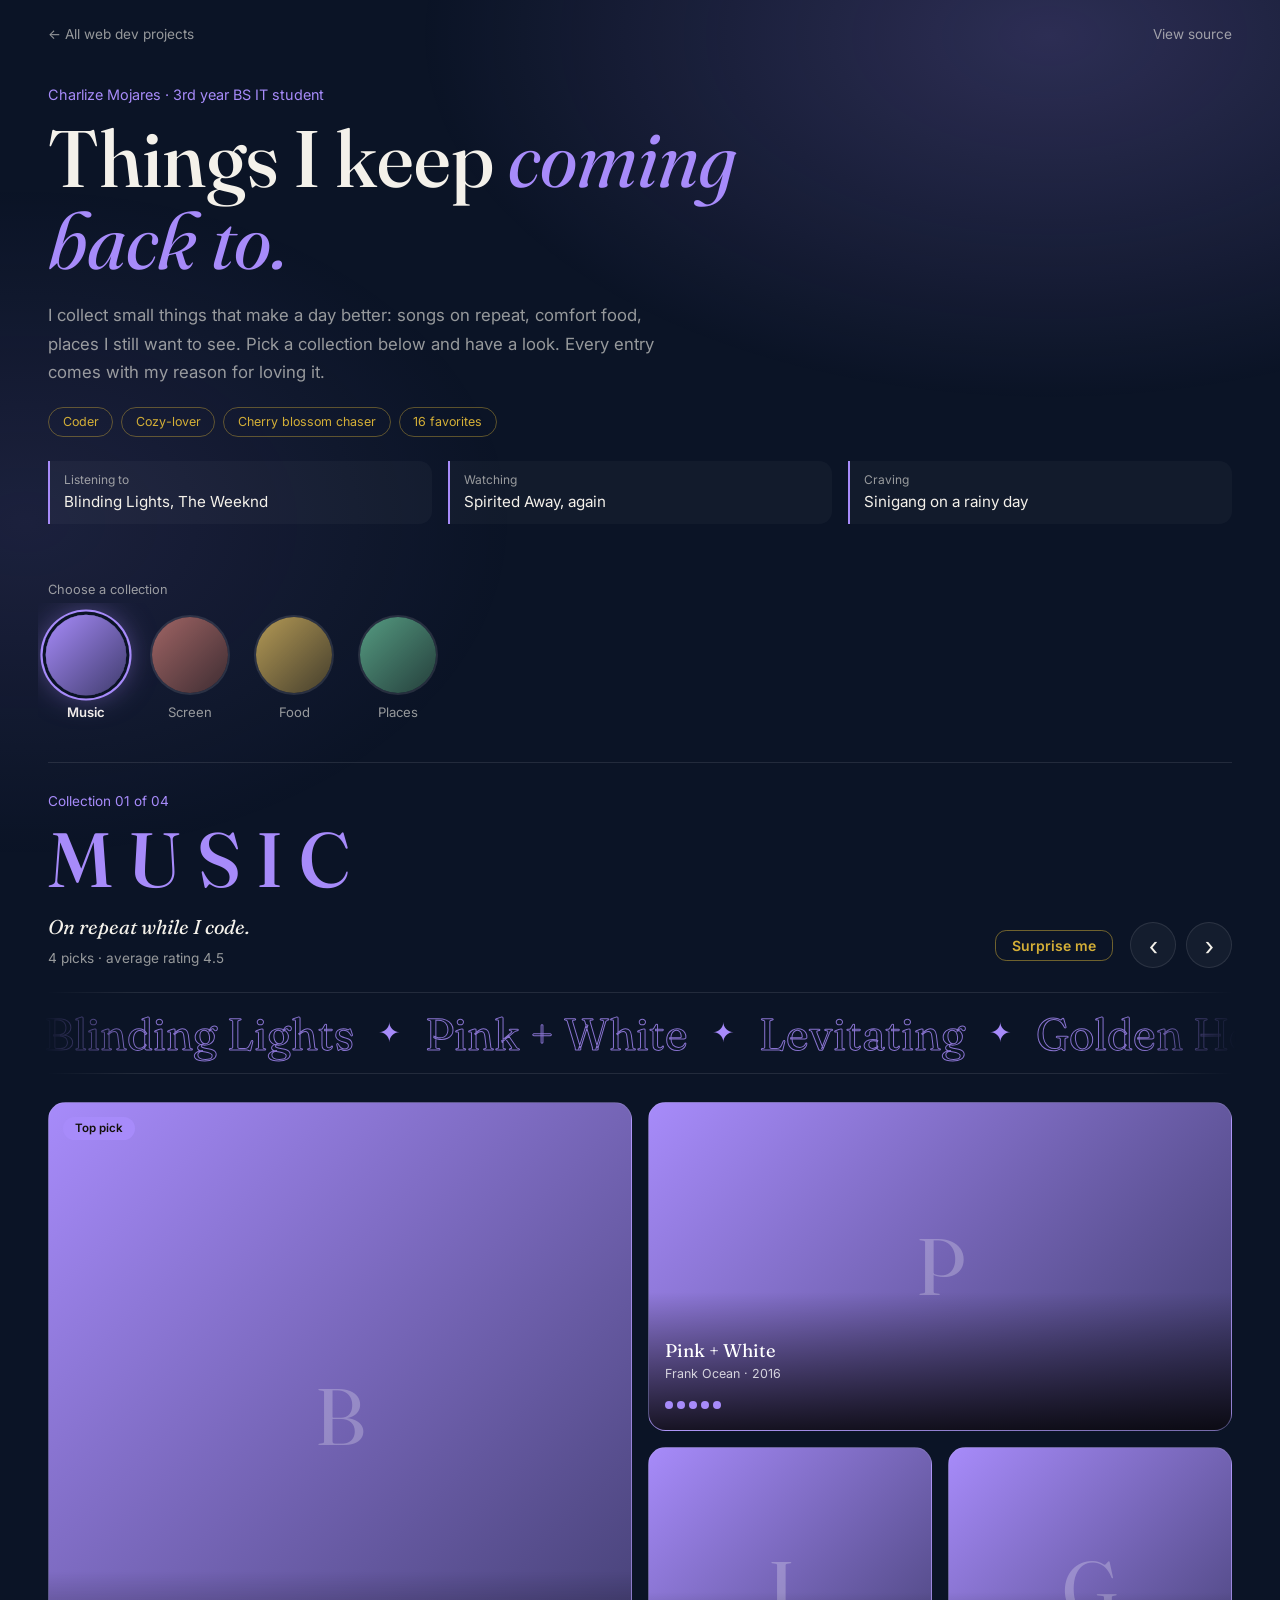
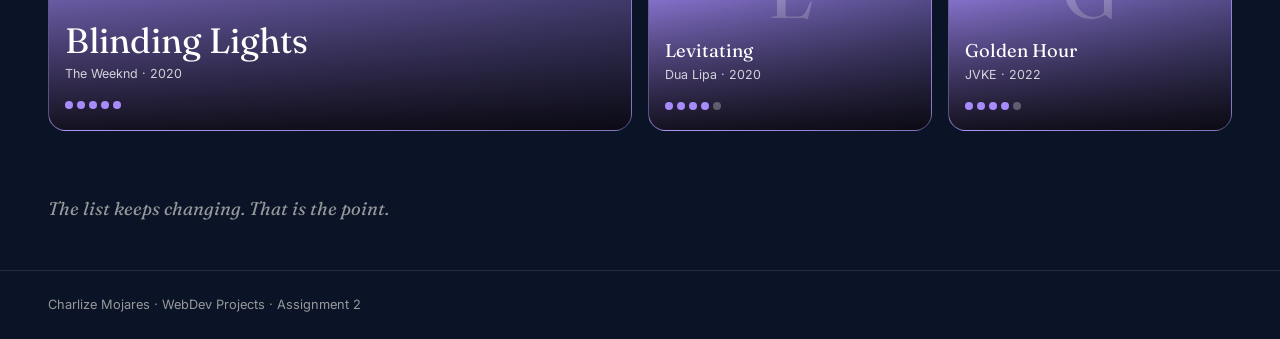
==== Activity 2/index.html @ 1601e205 "activity 2 start" ====
<!doctype html>
<html lang="en" data-bs-theme="dark">

<head>
  <meta charset="utf-8">
  <meta name="viewport" content="width=device-width, initial-scale=1">
  <title>Favorite Things | WebDev Projects</title>

  <link href="https://cdn.jsdelivr.net/npm/bootstrap@5.3.8/dist/css/bootstrap.min.css" rel="stylesheet"
    integrity="sha384-sRIl4kxILFvY47J16cr9ZwB07vP4J8+LH7qKQnuqkuIAvNWLzeN8tE5YBujZqJLB" crossorigin="anonymous">
  <link rel="preconnect" href="https://fonts.googleapis.com">
  <link rel="preconnect" href="https://fonts.gstatic.com" crossorigin>
  <link href="https://fonts.googleapis.com/css2?family=Fraunces:ital,wght@0,500;1,400&family=Inter:wght@400;600&display=swap" rel="stylesheet">
  <link rel="stylesheet" href="style.css">
</head>

<body>

  <nav class="container-fluid px-4 px-lg-5 py-4 d-flex justify-content-between align-items-center">
    <a href="../index.html" class="back-link">&larr; All web dev projects</a>
    <a href="https://github.com/curlize/WebDev-Projects/tree/main/assignment-2" target="_blank" rel="noopener noreferrer" class="back-link">View source</a>
  </nav>

  <!-- Intro (filled from the JSON) -->
  <header class="container-fluid px-4 px-lg-5 pt-3 pb-4 intro">
    <p class="intro-kicker" id="kicker"></p>
    <h1 class="page-title">Things I keep <em>coming back to.</em></h1>
    <p class="intro-bio" id="bio"></p>
    <div class="intro-chips" id="chips"></div>
    <div class="row g-3 mt-2" id="currently" aria-label="What I'm into right now"></div>
  </header>

  <!-- Collection picker: tap a circle to switch the whole page -->
  <section class="container-fluid px-4 px-lg-5" aria-label="Collections">
    <p class="picker-label">Choose a collection</p>
    <div class="swatch-bar" id="swatches" role="tablist" aria-label="Collections"></div>
  </section>

  <!-- Stage: the selected collection -->
  <main class="container-fluid px-4 px-lg-5 stage" id="stage">
    <div class="stage-head d-flex flex-wrap justify-content-between align-items-end gap-3">
      <div>
        <p class="stage-index" id="stageIndex"></p>
        <h2 class="stage-title" id="stageTitle"></h2>
        <p class="stage-blurb" id="stageBlurb"></p>
        <p class="stage-meta" id="stageMeta"></p>
      </div>
      <div class="stage-nav" role="group" aria-label="Switch collection">
        <button type="button" id="surprise" class="btn btn-outline-gold btn-sm me-2 px-3">Surprise me</button>
        <button type="button" id="prevCol" class="nav-circle" aria-label="Previous collection">&#8249;</button>
        <button type="button" id="nextCol" class="nav-circle" aria-label="Next collection">&#8250;</button>
      </div>
    </div>

    <!-- Scrolling strip of this collection's titles -->
    <div class="marquee" aria-hidden="true"><div class="marquee-track" id="marquee"></div></div>

    <div id="picks" class="picks"></div>
  </main>

  <p class="container-fluid px-4 px-lg-5 closing" id="closing"></p>

  <footer class="container-fluid px-4 px-lg-5 py-4 page-foot">
    Charlize Mojares &middot; WebDev Projects &middot; Assignment 2
  </footer>

  <!-- Details modal -->
  <div class="modal fade" id="detail" tabindex="-1" aria-labelledby="detailTitle" aria-hidden="true">
    <div class="modal-dialog modal-dialog-centered">
      <div class="modal-content detail-content">
        <div class="detail-pic">
          <div class="detail-img" id="detailPic"></div>
          <button type="button" class="btn-close detail-close" data-bs-dismiss="modal" aria-label="Close"></button>
          <div class="detail-over">
            <h2 class="detail-title" id="detailTitle"></h2>
            <p class="detail-by" id="detailBy"></p>
          </div>
        </div>
        <div class="modal-body p-4">
          <div class="d-flex align-items-center justify-content-between mb-3"><div id="detailDots"></div><span class="proj-num-sm" id="detailPos"></span></div>
          <blockquote class="detail-note" id="detailNote"></blockquote>
          <div id="detailTags" class="mb-4"></div>
          <div class="d-flex gap-2">
            <button type="button" id="prevPick" class="btn btn-outline-gold flex-fill">&larr; Previous</button>
            <button type="button" id="nextPick" class="btn btn-gold flex-fill">Next &rarr;</button>
          </div>
        </div>
      </div>
    </div>
  </div>

  <script src="https://cdn.jsdelivr.net/npm/bootstrap@5.3.8/dist/js/bootstrap.bundle.min.js"
    integrity="sha384-FKyoEForCGlyvwx9Hj09JcYn3nv7wiPVlz7YYwJrWVcXK/BmnVDxM+D2scQbITxI"
    crossorigin="anonymous"></script>
  <script src="script.js"></script>
</body>

</html>
---- Activity 2/style.css ----
/* ── Theme (same base as the rest of the site) ── */

/* --c is the accent color. Registering it as a real color lets the whole
   page glow fade smoothly when you switch collections. */
@property --c {
  syntax: '<color>';
  inherits: true;
  initial-value: #d4af37;
}

:root {
  --navy: #0b1426;
  --gold: #d4af37;
  --text: #f4f1ea;
  --muted: rgba(244, 241, 234, 0.6);
  --line: rgba(255, 255, 255, 0.1);
  --serif: "Fraunces", Georgia, serif;
  --c: #d4af37;
  transition: --c .7s ease;
  --bs-body-bg: var(--navy);
  --bs-body-color: var(--text);
}

html { scroll-behavior: smooth; background: var(--navy); }

body {
  background: transparent;
  color: var(--text);
  font-family: "Inter", system-ui, sans-serif;
}

/* Soft glow in the accent color, behind everything */
body::before {
  content: "";
  position: fixed;
  inset: 0;
  z-index: -1;
  pointer-events: none;
  background:
    radial-gradient(900px 520px at 82% 4%, color-mix(in srgb, var(--c) 22%, transparent), transparent 70%),
    radial-gradient(700px 480px at 2% 58%, color-mix(in srgb, var(--c) 11%, transparent), transparent 70%);
}

.back-link {
  color: var(--muted);
  text-decoration: none;
  font-size: .85rem;
  transition: color .2s ease;
}
.back-link:hover { color: var(--c); }

.page-foot {
  color: var(--muted);
  font-size: .8rem;
  border-top: 1px solid var(--line);
}

/* ── Intro ── */
.intro-kicker { color: var(--c); font-size: .9rem; margin-bottom: .75rem; }

.page-title {
  font-family: var(--serif);
  font-weight: 500;
  font-size: clamp(2.4rem, 7vw, 5rem);
  line-height: 1.02;
  max-width: 15ch;
  margin-bottom: 1.25rem;
}
.page-title em { color: var(--c); font-weight: 400; }

.intro-bio { color: var(--muted); max-width: 58ch; margin: 0; font-size: 1.05rem; line-height: 1.7; }

.cur { padding: .25rem 0 .25rem 1rem; border-left: 2px solid var(--c); }
.cur-label { color: var(--muted); font-size: .75rem; margin-bottom: .15rem; }
.cur-value { font-size: .95rem; }

/* ── Collection picker ── */
.picker-label { color: var(--muted); font-size: .8rem; margin: 2rem 0 .25rem; }

.swatch-bar {
  display: flex;
  gap: 1.75rem;
  overflow-x: auto;
  padding: .9rem .6rem 1rem;
  margin-inline: -.6rem;
  scrollbar-width: none;
}
.swatch-bar::-webkit-scrollbar { display: none; }

.swatch {
  flex: 0 0 auto;
  display: flex;
  flex-direction: column;
  align-items: center;
  gap: .6rem;
  padding: 0;
  border: 0;
  background: none;
  color: var(--muted);
  font-size: .82rem;
  transition: color .2s ease;
}
.swatch:hover { color: var(--text); }
.swatch:focus-visible { outline: 2px solid var(--gold); outline-offset: 6px; border-radius: 12px; }

.swatch-dot {
  position: relative;
  width: 76px;
  height: 76px;
  border-radius: 50%;
  overflow: hidden;
  background: linear-gradient(135deg, var(--c), #0b1426 150%);
  box-shadow: 0 0 0 2px rgba(255, 255, 255, .14);
  filter: saturate(.55) brightness(.8);
  transition: box-shadow .35s ease, transform .35s cubic-bezier(.2, .7, .2, 1), filter .35s ease;
}
.swatch-dot img { position: absolute; inset: 0; width: 100%; height: 100%; object-fit: cover; }
.swatch:hover .swatch-dot { transform: scale(1.08); filter: none; }

.swatch.active { color: var(--text); font-weight: 600; }
.swatch.active .swatch-dot {
  filter: none;
  transform: scale(1.06);
  box-shadow: 0 0 0 3px var(--navy), 0 0 0 5px var(--c), 0 0 28px color-mix(in srgb, var(--c) 55%, transparent);
}

/* ── Stage ── */
.stage { padding-top: 1.5rem; padding-bottom: 1rem; }

.stage-head { margin-bottom: 1.5rem; padding-top: 1.75rem; border-top: 1px solid var(--line); }
.stage-index { color: var(--c); font-size: .85rem; margin-bottom: .5rem; }

.stage-title {
  font-family: var(--serif);
  font-weight: 500;
  font-size: clamp(2rem, 7vw, 4.8rem);
  line-height: 1.05;
  letter-spacing: .2em;
  text-transform: uppercase;
  color: var(--c);
  margin: 0 0 .75rem;
  overflow-wrap: anywhere;
}
.stage-title span {
  display: inline-block;
  animation: letterIn .65s cubic-bezier(.2, .7, .2, 1) both;
  animation-delay: calc(var(--i) * 55ms);
}
@keyframes letterIn {
  from { opacity: 0; transform: translateY(.55em) rotateX(70deg); }
  to   { opacity: 1; transform: none; }
}

.stage-blurb { font-family: var(--serif); font-style: italic; font-size: 1.25rem; margin: 0 0 .35rem; }
.stage-meta { color: var(--muted); font-size: .85rem; margin: 0; }

.stage-nav { display: flex; gap: .6rem; }
.nav-circle {
  width: 46px;
  height: 46px;
  border-radius: 50%;
  border: 1px solid var(--line);
  background: rgba(255, 255, 255, .04);
  color: var(--text);
  font-size: 1.6rem;
  line-height: 1;
  transition: background .2s, color .2s, border-color .2s, transform .2s;
}
.nav-circle:hover { background: var(--c); border-color: var(--c); color: #12100a; transform: scale(1.07); }
.nav-circle:focus-visible { outline: 2px solid var(--gold); outline-offset: 3px; }

/* Scrolling strip of titles */
.marquee {
  overflow: hidden;
  margin: 0 -.25rem 1.75rem;
  padding: .4rem 0;
  border-block: 1px solid var(--line);
  -webkit-mask-image: linear-gradient(to right, transparent, #000 8%, #000 92%, transparent);
          mask-image: linear-gradient(to right, transparent, #000 8%, #000 92%, transparent);
}
.marquee-track {
  display: flex;
  width: max-content;
  animation: slide 38s linear infinite;
}
.marquee-track span {
  display: inline-flex;
  align-items: center;
  gap: 1.5rem;
  padding-right: 1.5rem;
  font-family: var(--serif);
  font-size: clamp(1.6rem, 4vw, 2.8rem);
  white-space: nowrap;
  color: transparent;
  -webkit-text-stroke: 1px color-mix(in srgb, var(--c) 80%, transparent);
}
.marquee-track b { color: var(--c); font-weight: 400; -webkit-text-stroke: 0; font-size: .6em; }
@keyframes slide { to { transform: translateX(-50%); } }

.fade { animation: fadeUp .6s cubic-bezier(.2, .7, .2, 1) both; }
@keyframes fadeUp {
  from { opacity: 0; transform: translateY(16px); }
  to   { opacity: 1; transform: none; }
}

/* ── Picks (bento) ── */
.pick {
  --rx: 0deg; --ry: 0deg; --ty: 0px;
  position: relative;
  display: block;
  width: 100%;
  padding: 0;
  overflow: hidden;
  border: 1px solid var(--line);
  border-radius: 1.1rem;
  background: linear-gradient(135deg, var(--c), #0b1426 150%);
  color: #fff;
  text-align: left;
  cursor: pointer;
  transform: perspective(900px) translateY(var(--ty)) rotateX(var(--rx)) rotateY(var(--ry));
  transition: transform .25s ease-out, border-color .3s ease, box-shadow .3s ease;
}
.pick:hover, .pick:focus-visible {
  --ty: -4px;
  border-color: var(--c);
  box-shadow: 0 18px 40px -18px color-mix(in srgb, var(--c) 65%, transparent);
  outline: none;
}

/* Light that follows the cursor */
.pick::after {
  content: "";
  position: absolute;
  inset: 0;
  background: radial-gradient(circle at var(--mx, 50%) var(--my, 50%), rgba(255, 255, 255, .2), transparent 45%);
  opacity: 0;
  transition: opacity .3s ease;
  pointer-events: none;
}
.pick:hover::after { opacity: 1; }

.pick-wide    { aspect-ratio: 16 / 9; }
.pick-sq      { aspect-ratio: 1 / 1; }
.pick-std     { aspect-ratio: 4 / 3; }
.pick-feature { aspect-ratio: 4 / 3; }

@media (min-width: 992px) {
  .pick-feature { aspect-ratio: auto; height: 100%; min-height: 380px; }
}

.pic-letter {
  position: absolute;
  inset: 0;
  display: flex;
  align-items: center;
  justify-content: center;
  font-family: var(--serif);
  font-size: 5rem;
  color: rgba(255, 255, 255, .25);
}
.pick img.pic {
  position: absolute;
  inset: 0;
  width: 100%;
  height: 100%;
  object-fit: cover;
  transition: transform .8s cubic-bezier(.2, .7, .2, 1);
}
.pick:hover img.pic { transform: scale(1.07); }

.pick-over {
  position: absolute;
  left: 0; right: 0; bottom: 0;
  padding: 3rem 1rem .9rem;
  background: linear-gradient(to top, rgba(0, 0, 0, .82), transparent);
}
.pick-title { font-family: var(--serif); font-size: 1.15rem; line-height: 1.2; margin: 0 0 .2rem; }
.pick-feature .pick-title { font-size: clamp(1.6rem, 3vw, 2.2rem); }
.pick-by { font-size: .78rem; color: rgba(255, 255, 255, .78); margin: 0 0 .45rem; }

.pick-rank {
  position: absolute;
  top: .7rem;
  left: .85rem;
  font-family: var(--serif);
  font-size: .95rem;
  color: rgba(255, 255, 255, .85);
  text-shadow: 0 1px 6px rgba(0, 0, 0, .6);
}
.pick-feature .pick-rank { display: none; }

.badge-top {
  position: absolute;
  top: .85rem;
  left: .85rem;
  padding: .2rem .75rem;
  border-radius: 99px;
  background: var(--c);
  color: #12100a;
  font-size: .72rem;
  font-weight: 600;
}

.dots { display: inline-flex; gap: .25rem; }
.dots i { width: 8px; height: 8px; border-radius: 50%; background: rgba(255, 255, 255, .28); }
.dots i.on { background: var(--c, var(--gold)); }

/* ── Closing line ── */
.closing {
  margin-top: 3rem;
  margin-bottom: 3rem;
  color: var(--muted);
  font-family: var(--serif);
  font-style: italic;
  font-size: 1.15rem;
}

/* ── Buttons ── */
.btn-gold {
  background: var(--gold);
  border-color: var(--gold);
  color: #1a1405;
  font-weight: 600;
  border-radius: .7rem;
}
.btn-gold:hover { background: #e2c050; border-color: #e2c050; color: #1a1405; }

.btn-outline-gold {
  color: var(--gold);
  border: 1px solid rgba(212, 175, 55, .5);
  border-radius: .7rem;
  font-weight: 600;
}
.btn-outline-gold:hover { background: rgba(212, 175, 55, .15); color: var(--gold); border-color: var(--gold); }

/* ── Modal ── */
.detail-content {
  overflow: hidden;
  background: #101a30;
  border: 1px solid var(--line);
  border-radius: 1.25rem;
  box-shadow: 0 30px 80px -20px color-mix(in srgb, var(--c) 45%, transparent);
}
.detail-pic {
  position: relative;
  aspect-ratio: 4 / 3;
  background: linear-gradient(135deg, var(--c), #101a30 150%);
}
.detail-img { position: absolute; inset: 0; }
.detail-img img { width: 100%; height: 100%; object-fit: cover; }
.detail-close {
  position: absolute;
  top: .9rem;
  right: .9rem;
  z-index: 2;
  padding: .6rem;
  border-radius: 50%;
  background-color: rgba(0, 0, 0, .45);
}
.detail-over {
  position: absolute;
  left: 0; right: 0; bottom: 0;
  padding: 3.5rem 1.5rem 1.1rem;
  background: linear-gradient(to top, rgba(10, 16, 30, .95), transparent);
}
.detail-title { font-family: var(--serif); font-weight: 500; font-size: clamp(1.6rem, 4vw, 2.1rem); margin: 0 0 .15rem; }
.detail-by { color: rgba(255, 255, 255, .75); font-size: .85rem; margin: 0; }
.detail-note {
  margin: 0 0 1rem;
  padding-left: 1rem;
  border-left: 2px solid var(--c);
  font-family: var(--serif);
  font-style: italic;
  font-size: 1.15rem;
  line-height: 1.6;
}
.tag {
  display: inline-block;
  margin: 0 .4rem .4rem 0;
  padding: .2rem .75rem;
  border: 1px solid color-mix(in srgb, var(--c) 55%, transparent);
  border-radius: 99px;
  color: var(--c);
  font-size: .72rem;
}
.proj-num-sm { font-family: var(--serif); color: var(--c); font-size: 1rem; }

@media (max-width: 575.98px) {
  .swatch-dot { width: 62px; height: 62px; }
  .swatch-bar { gap: 1.2rem; }
  .stage-title { letter-spacing: .12em; }
}

@media (prefers-reduced-motion: reduce) {
  html { scroll-behavior: auto; }
  :root { transition: none; }
  .fade, .stage-title span { animation: none; }
  .marquee-track { animation: none; }
  .pick, .swatch-dot, .pick img.pic { transition: none; }
}


/* ── Extras ── */
.intro-chips { display: flex; flex-wrap: wrap; gap: .5rem; margin-top: 1.25rem; }
.chip {
  padding: .3rem .85rem;
  border: 1px solid color-mix(in srgb, var(--gold) 40%, transparent);
  border-radius: 99px;
  color: var(--gold);
  font-size: .78rem;
}
.stage-nav { align-items: center; }
.cur { background: rgba(255, 255, 255, .03); border-radius: 0 .8rem .8rem 0; padding: .6rem .9rem; }

/* Soft shine across the featured tile */
.pick-feature::before {
  content: "";
  position: absolute;
  inset: 0;
  z-index: 1;
  background: linear-gradient(110deg, transparent 35%, rgba(255, 255, 255, .16) 50%, transparent 65%);
  transform: translateX(-120%);
  animation: shine 1.4s .5s ease-out 1 forwards;
  pointer-events: none;
}
@keyframes shine { to { transform: translateX(120%); } }
.badge-top, .pick-over { z-index: 2; }
@media (prefers-reduced-motion: reduce) { .pick-feature::before { animation: none; display: none; } }
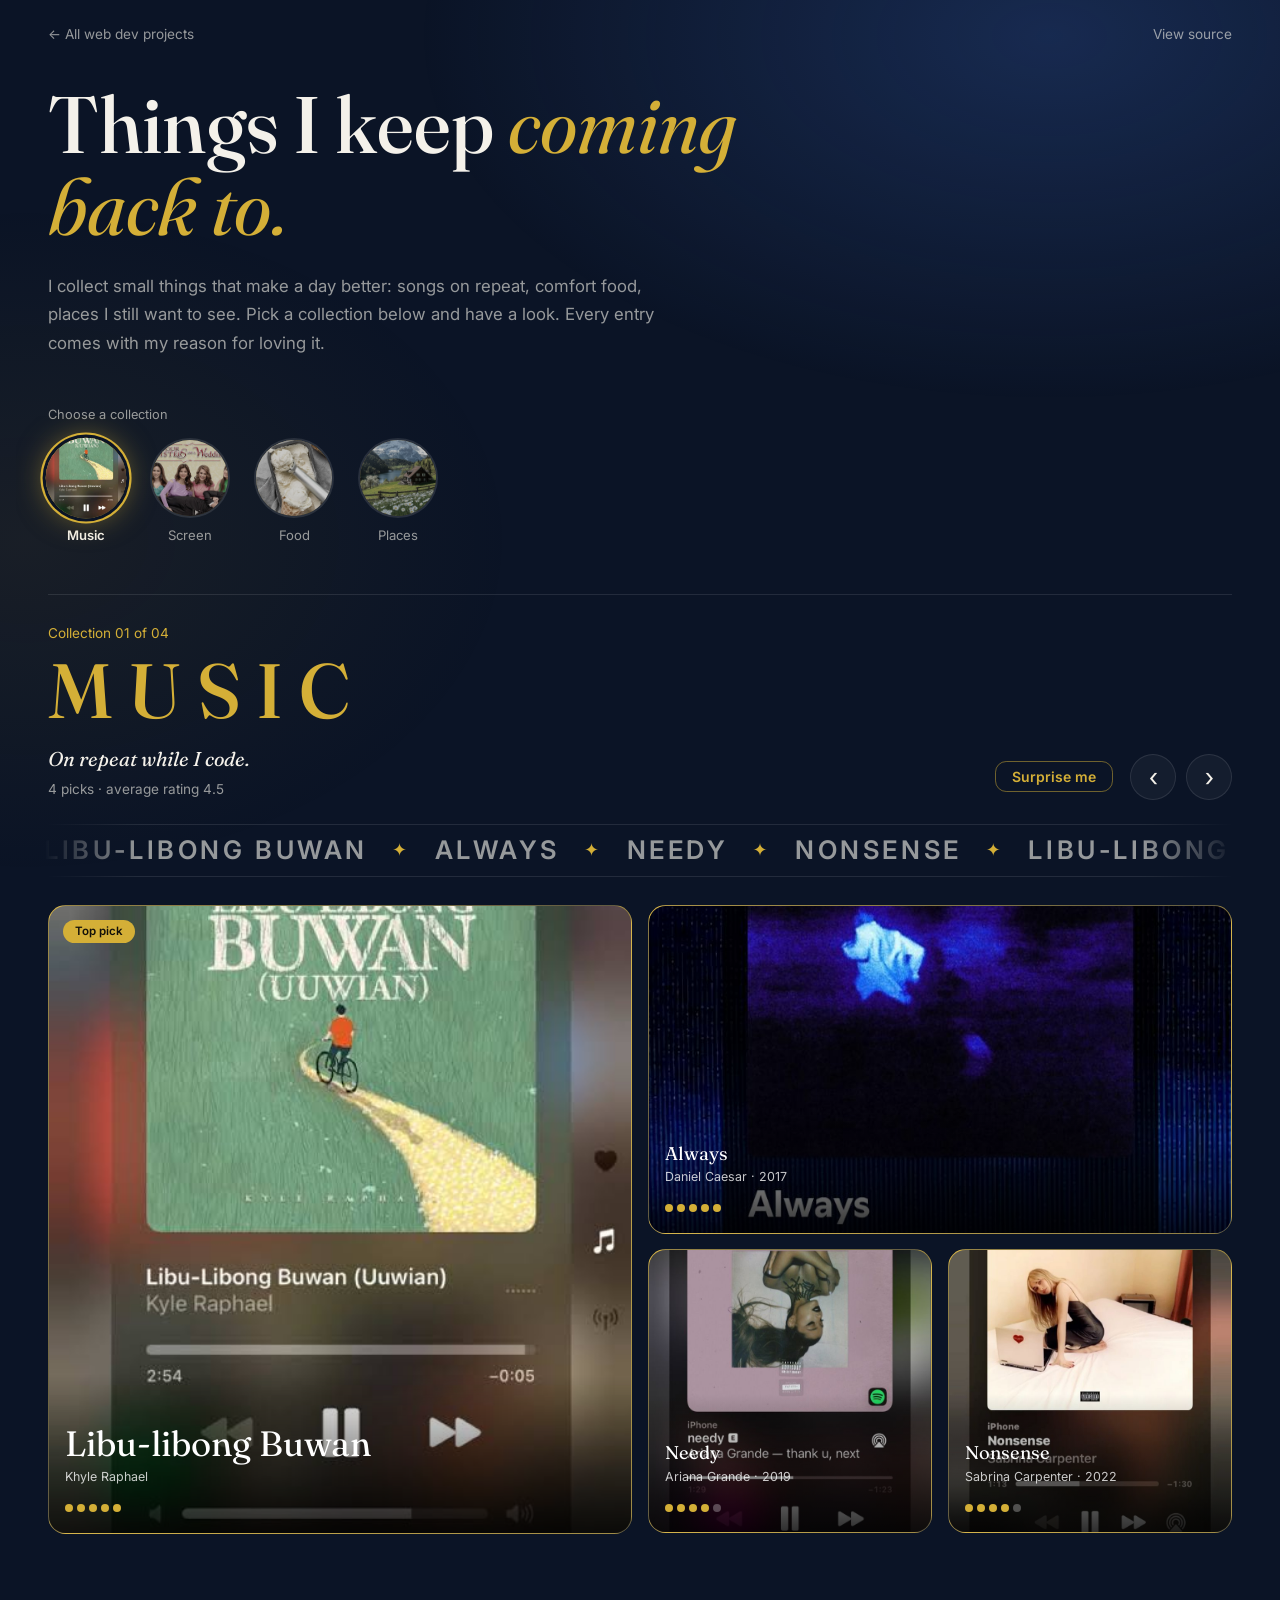
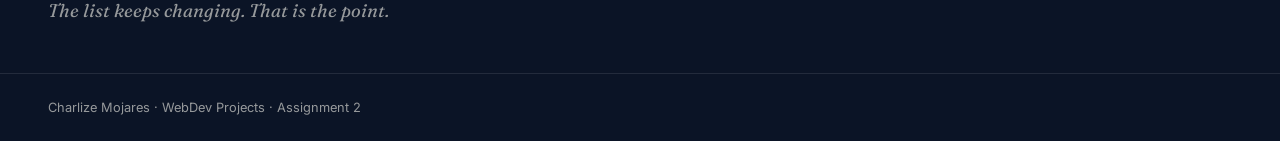
==== commit aea14f9b: "edit" ====
--- a/Activity 2/index.html
+++ b/Activity 2/index.html
@@ -23,11 +23,8 @@
 
   <!-- Intro (filled from the JSON) -->
   <header class="container-fluid px-4 px-lg-5 pt-3 pb-4 intro">
-    <p class="intro-kicker" id="kicker"></p>
     <h1 class="page-title">Things I keep <em>coming back to.</em></h1>
     <p class="intro-bio" id="bio"></p>
-    <div class="intro-chips" id="chips"></div>
-    <div class="row g-3 mt-2" id="currently" aria-label="What I'm into right now"></div>
   </header>
 
   <!-- Collection picker: tap a circle to switch the whole page -->
--- a/Activity 2/style.css
+++ b/Activity 2/style.css
@@ -37,8 +37,8 @@
   z-index: -1;
   pointer-events: none;
   background:
-    radial-gradient(900px 520px at 82% 4%, color-mix(in srgb, var(--c) 22%, transparent), transparent 70%),
-    radial-gradient(700px 480px at 2% 58%, color-mix(in srgb, var(--c) 11%, transparent), transparent 70%);
+    radial-gradient(900px 520px at 82% 4%, rgba(56, 100, 190, .28), transparent 70%),
+    radial-gradient(700px 480px at 2% 60%, rgba(212, 175, 55, .07), transparent 70%);
 }
 
 .back-link {
@@ -64,25 +64,22 @@
   font-size: clamp(2.4rem, 7vw, 5rem);
   line-height: 1.02;
   max-width: 15ch;
-  margin-bottom: 1.25rem;
+  margin-bottom: 1.5rem;
 }
 .page-title em { color: var(--c); font-weight: 400; }
 
-.intro-bio { color: var(--muted); max-width: 58ch; margin: 0; font-size: 1.05rem; line-height: 1.7; }
-
-.cur { padding: .25rem 0 .25rem 1rem; border-left: 2px solid var(--c); }
-.cur-label { color: var(--muted); font-size: .75rem; margin-bottom: .15rem; }
-.cur-value { font-size: .95rem; }
+.intro-bio { color: var(--muted); max-width: 56ch; margin: 0; font-size: 1.05rem; line-height: 1.7; }
 
 /* ── Collection picker ── */
-.picker-label { color: var(--muted); font-size: .8rem; margin: 2rem 0 .25rem; }
+.picker-label { color: var(--muted); font-size: .8rem; margin: 1.5rem 0 0; }
 
 .swatch-bar {
   display: flex;
   gap: 1.75rem;
   overflow-x: auto;
-  padding: .9rem .6rem 1rem;
-  margin-inline: -.6rem;
+  padding: 1.5rem 2rem;
+  margin-inline: -2rem;
+  margin-block: -.5rem 0;
   scrollbar-width: none;
 }
 .swatch-bar::-webkit-scrollbar { display: none; }
@@ -188,13 +185,15 @@
   align-items: center;
   gap: 1.5rem;
   padding-right: 1.5rem;
-  font-family: var(--serif);
-  font-size: clamp(1.6rem, 4vw, 2.8rem);
+  font-family: "Inter", system-ui, sans-serif;
+  font-weight: 600;
+  font-size: clamp(1.1rem, 2.4vw, 1.6rem);
+  letter-spacing: .14em;
+  text-transform: uppercase;
   white-space: nowrap;
-  color: transparent;
-  -webkit-text-stroke: 1px color-mix(in srgb, var(--c) 80%, transparent);
-}
-.marquee-track b { color: var(--c); font-weight: 400; -webkit-text-stroke: 0; font-size: .6em; }
+  color: var(--muted);
+}
+.marquee-track b { color: var(--c); font-weight: 400; font-size: .7em; }
 @keyframes slide { to { transform: translateX(-50%); } }
 
 .fade { animation: fadeUp .6s cubic-bezier(.2, .7, .2, 1) both; }
@@ -401,16 +400,7 @@
 
 
 /* ── Extras ── */
-.intro-chips { display: flex; flex-wrap: wrap; gap: .5rem; margin-top: 1.25rem; }
-.chip {
-  padding: .3rem .85rem;
-  border: 1px solid color-mix(in srgb, var(--gold) 40%, transparent);
-  border-radius: 99px;
-  color: var(--gold);
-  font-size: .78rem;
-}
 .stage-nav { align-items: center; }
-.cur { background: rgba(255, 255, 255, .03); border-radius: 0 .8rem .8rem 0; padding: .6rem .9rem; }
 
 /* Soft shine across the featured tile */
 .pick-feature::before {
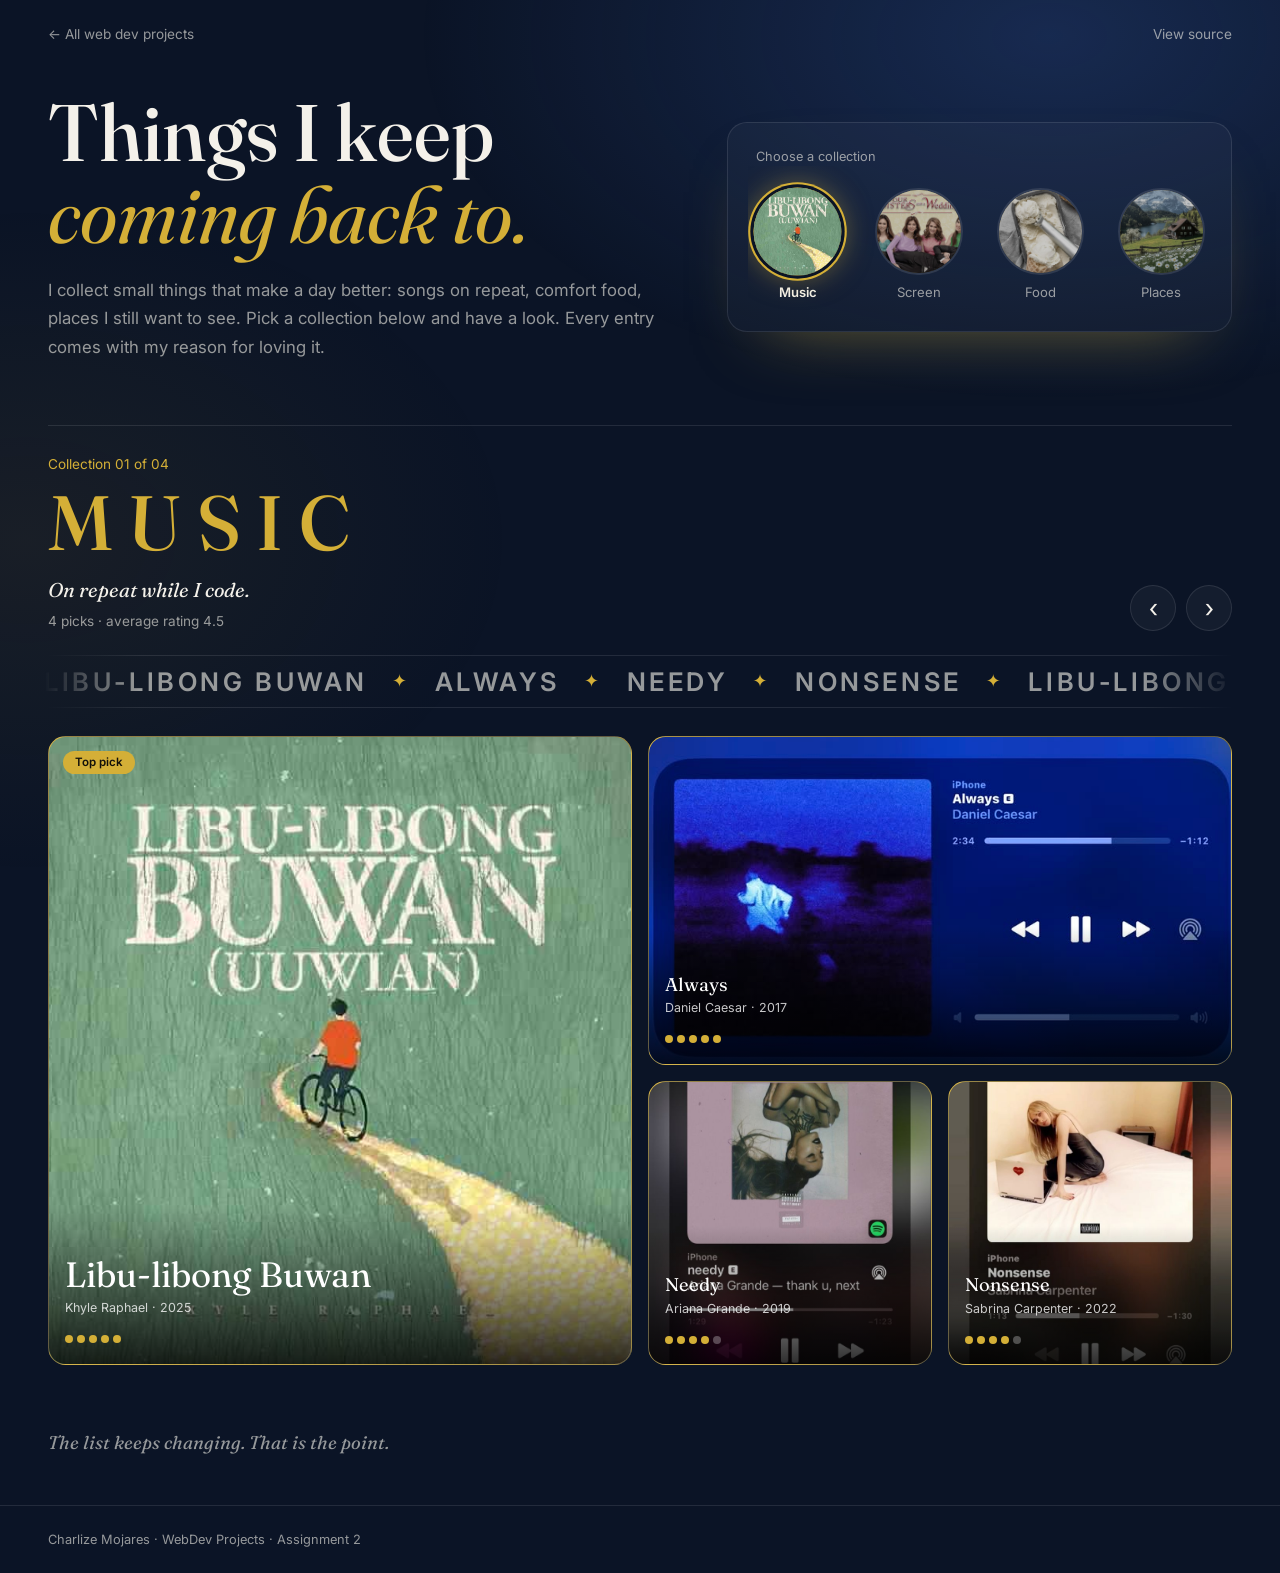
==== commit 900896e2: "fix and organize" ====
--- a/Activity 2/index.html
+++ b/Activity 2/index.html
@@ -22,16 +22,18 @@
   </nav>
 
   <!-- Intro (filled from the JSON) -->
-  <header class="container-fluid px-4 px-lg-5 pt-3 pb-4 intro">
+  <div class="container-fluid px-4 px-lg-5 hero">
+  <header class="intro">
     <h1 class="page-title">Things I keep <em>coming back to.</em></h1>
     <p class="intro-bio" id="bio"></p>
   </header>
 
   <!-- Collection picker: tap a circle to switch the whole page -->
-  <section class="container-fluid px-4 px-lg-5" aria-label="Collections">
+  <section class="picker-panel" aria-label="Collections">
     <p class="picker-label">Choose a collection</p>
     <div class="swatch-bar" id="swatches" role="tablist" aria-label="Collections"></div>
   </section>
+  </div>
 
   <!-- Stage: the selected collection -->
   <main class="container-fluid px-4 px-lg-5 stage" id="stage">
@@ -43,7 +45,6 @@
         <p class="stage-meta" id="stageMeta"></p>
       </div>
       <div class="stage-nav" role="group" aria-label="Switch collection">
-        <button type="button" id="surprise" class="btn btn-outline-gold btn-sm me-2 px-3">Surprise me</button>
         <button type="button" id="prevCol" class="nav-circle" aria-label="Previous collection">&#8249;</button>
         <button type="button" id="nextCol" class="nav-circle" aria-label="Next collection">&#8250;</button>
       </div>
--- a/Activity 2/style.css
+++ b/Activity 2/style.css
@@ -415,4 +415,38 @@
 }
 @keyframes shine { to { transform: translateX(120%); } }
 .badge-top, .pick-over { z-index: 2; }
-@media (prefers-reduced-motion: reduce) { .pick-feature::before { animation: none; display: none; } }+@media (prefers-reduced-motion: reduce) { .pick-feature::before { animation: none; display: none; } }
+
+/* ── Hero: headline on the left, collection picker on the right ── */
+.hero {
+  display: grid;
+  gap: 2rem 3rem;
+  align-items: center;
+  padding-top: 1rem;
+  padding-bottom: 2rem;
+}
+.hero .intro { padding: .5rem 0; }
+.hero .page-title { margin-bottom: 1.25rem; }
+
+@media (min-width: 992px) {
+  .hero { grid-template-columns: minmax(0, 1.25fr) minmax(0, 1fr); }
+}
+
+.picker-panel {
+  border: 1px solid var(--line);
+  border-radius: 1.25rem;
+  background: rgba(255, 255, 255, .03);
+  padding: 1.5rem 1.75rem 1rem;
+  box-shadow: 0 30px 70px -40px color-mix(in srgb, var(--c) 55%, transparent);
+}
+.picker-panel .picker-label { margin: 0; }
+.picker-panel .swatch-bar {
+  margin: 0 -.5rem;
+  padding: 1.5rem .5rem .75rem;
+  gap: .75rem;
+  justify-content: space-between;
+}
+.picker-panel .swatch-dot {
+  width: clamp(64px, 6.5vw, 92px);
+  height: clamp(64px, 6.5vw, 92px);
+}
